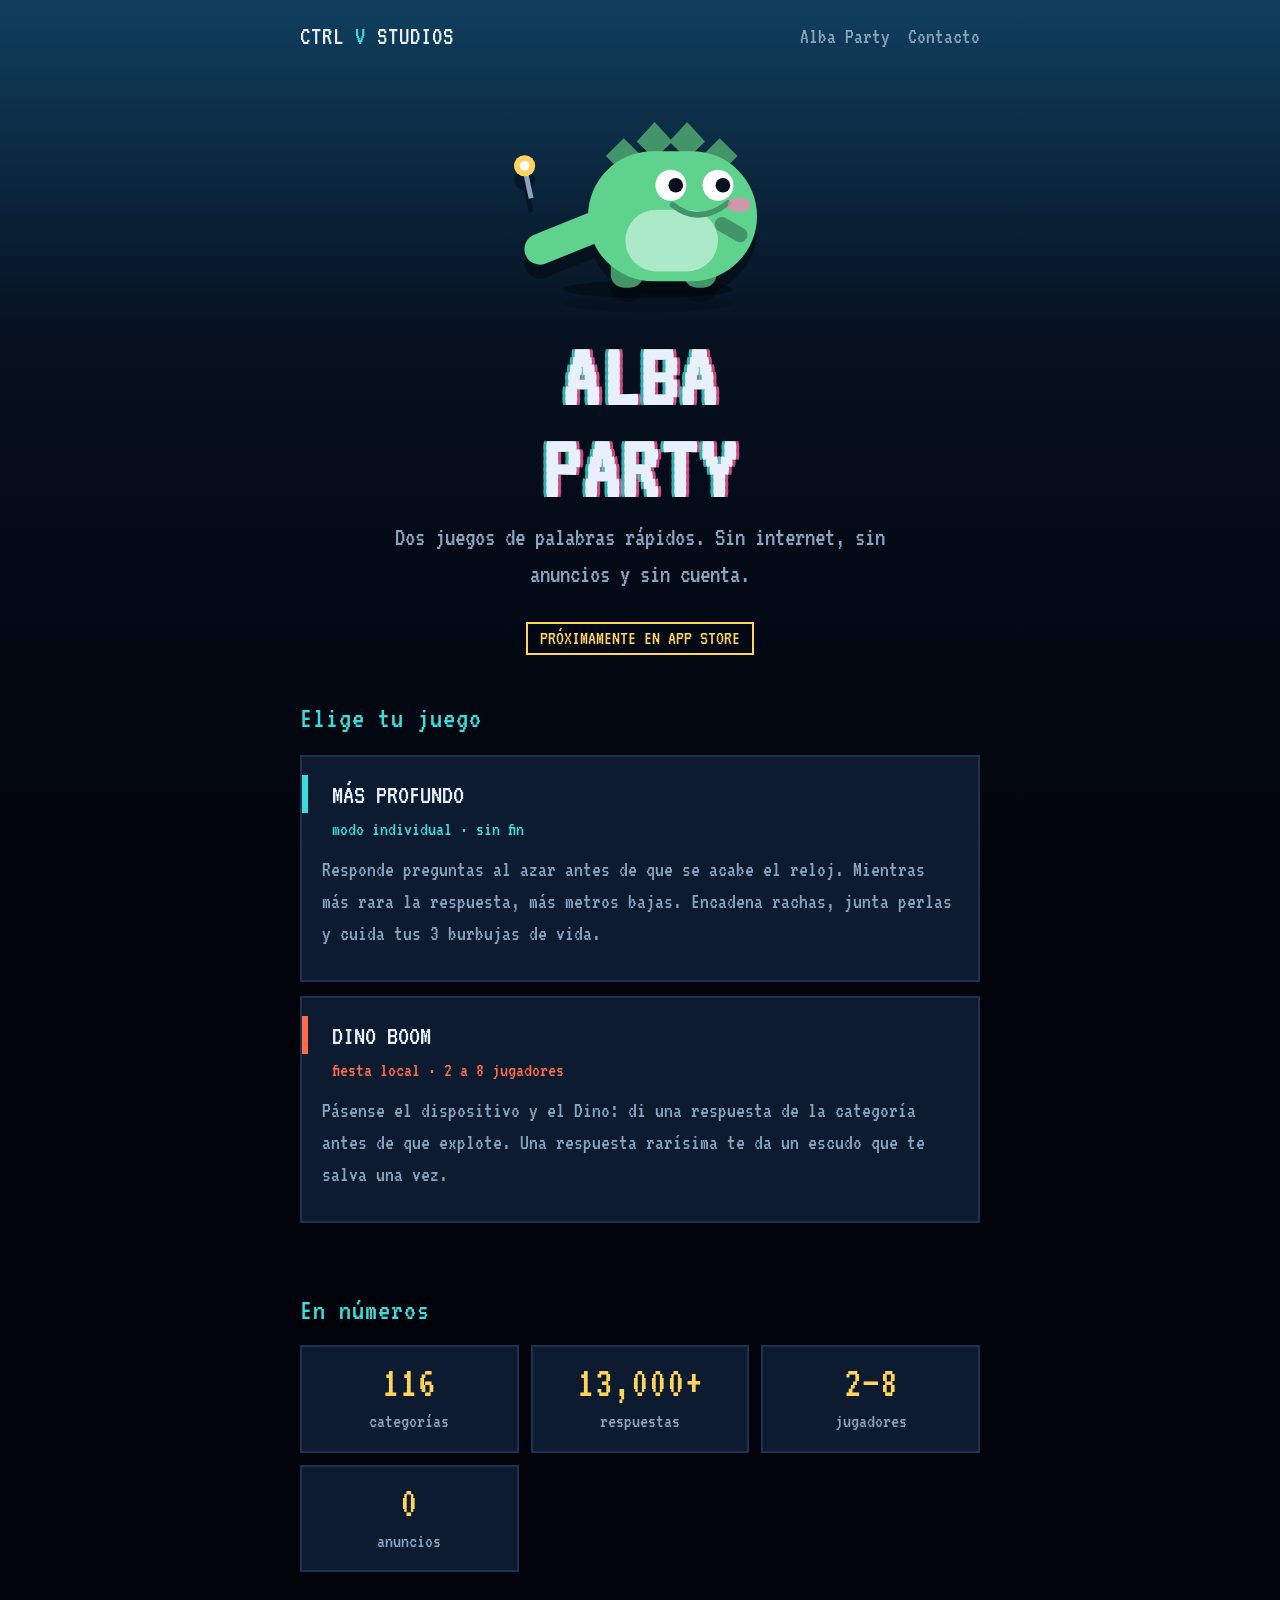
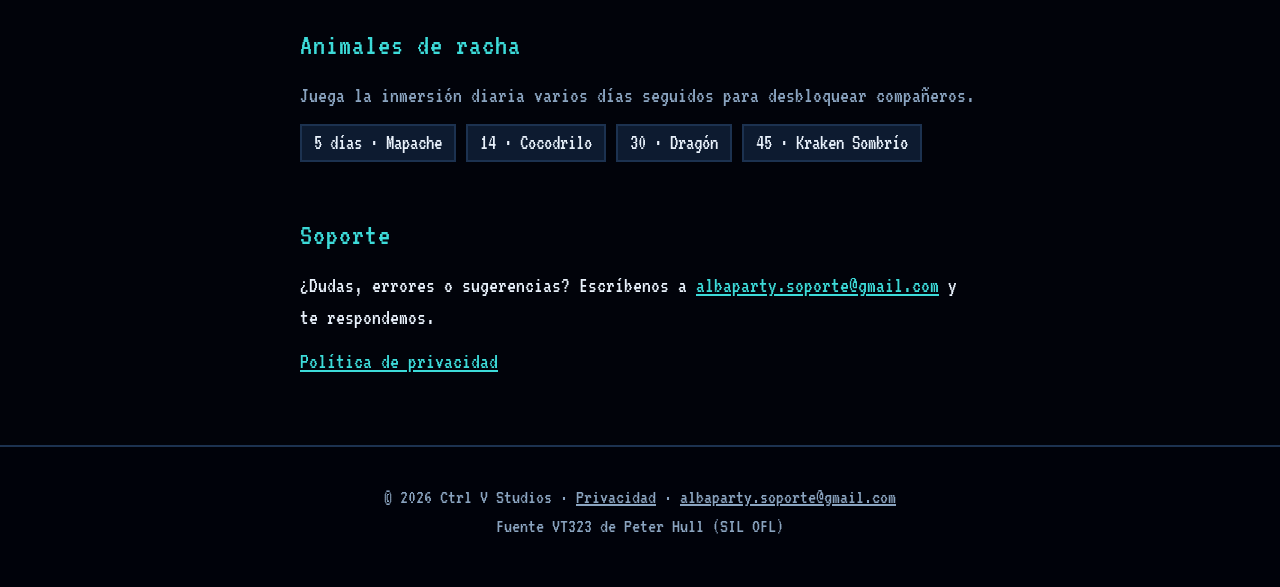
==== albaparty/index.html @ 42407a7a "Sitio de Ctrl V Studios: portada, Alba Party y política de privacidad Co-Authored-By: Claude Sonnet " ====
<!doctype html>
<html lang="es"><head><meta charset="utf-8"><meta name="viewport" content="width=device-width,initial-scale=1">
<title>Alba Party · Ctrl V Studios</title><meta name="description" content="Alba Party: dos juegos de palabras rápidos. Bucea más profundo o pásale el Dino a tus amigos. Sin internet, sin anuncios.">
<meta name="theme-color" content="#06101f"><meta property="og:title" content="Alba Party · Ctrl V Studios"><meta property="og:description" content="Alba Party: dos juegos de palabras rápidos. Bucea más profundo o pásale el Dino a tus amigos. Sin internet, sin anuncios.">
<link rel="icon" href="/albaparty/icon.png"><link rel="stylesheet" href="/style.css">
<link rel="preload" href="/fonts/VT323-Regular.ttf" as="font" type="font/ttf" crossorigin></head>
<body><div class="bubbles" aria-hidden="true"><i style="left:43%;width:12px;height:12px;animation-duration:26s;animation-delay:-20s"></i><i style="left:8%;width:10px;height:10px;animation-duration:31s;animation-delay:-3s"></i><i style="left:48%;width:26px;height:26px;animation-duration:15s;animation-delay:-29s"></i><i style="left:66%;width:14px;height:14px;animation-duration:15s;animation-delay:-2s"></i><i style="left:57%;width:21px;height:21px;animation-duration:16s;animation-delay:-7s"></i><i style="left:13%;width:25px;height:25px;animation-duration:27s;animation-delay:-1s"></i><i style="left:74%;width:11px;height:11px;animation-duration:21s;animation-delay:-20s"></i><i style="left:82%;width:26px;height:26px;animation-duration:15s;animation-delay:-18s"></i><i style="left:76%;width:20px;height:20px;animation-duration:15s;animation-delay:-7s"></i><i style="left:7%;width:25px;height:25px;animation-duration:18s;animation-delay:-9s"></i><i style="left:55%;width:12px;height:12px;animation-duration:31s;animation-delay:-3s"></i><i style="left:75%;width:17px;height:17px;animation-duration:31s;animation-delay:-26s"></i><i style="left:89%;width:13px;height:13px;animation-duration:17s;animation-delay:-18s"></i><i style="left:75%;width:28px;height:28px;animation-duration:20s;animation-delay:-11s"></i><i style="left:14%;width:25px;height:25px;animation-duration:16s;animation-delay:-18s"></i><i style="left:9%;width:27px;height:27px;animation-duration:20s;animation-delay:-15s"></i><i style="left:89%;width:25px;height:25px;animation-duration:27s;animation-delay:-24s"></i><i style="left:42%;width:22px;height:22px;animation-duration:32s;animation-delay:-29s"></i><i style="left:60%;width:19px;height:19px;animation-duration:23s;animation-delay:-7s"></i><i style="left:25%;width:30px;height:30px;animation-duration:21s;animation-delay:-2s"></i><i style="left:75%;width:17px;height:17px;animation-duration:30s;animation-delay:-15s"></i><i style="left:45%;width:31px;height:31px;animation-duration:28s;animation-delay:-9s"></i></div>
<header class="top"><div class="wrap"><a class="brand" href="/">CTRL <b>V</b> STUDIOS</a><nav><a href="/albaparty/">Alba Party</a><a href="mailto:albaparty.soporte@gmail.com">Contacto</a></nav></div></header>
<main class="wrap">
<div class="hero"><svg class="dino" viewBox="0 0 320 250" role="img" aria-label="Dino, la mascota de Alba Party" shape-rendering="geometricPrecision">
<ellipse cx="170" cy="228" rx="104" ry="11" fill="rgba(0,0,0,.35)"/>
<g transform="rotate(-22 105 150)"><rect x="12" y="132" width="108" height="38" rx="19" fill="#5fd38d"/></g>
<line x1="26" y1="116" x2="20" y2="88" stroke="#8aa4c0" stroke-width="6"/>
<circle cx="18" cy="76" r="13" fill="#ffd35c"/><circle cx="18" cy="76" r="6" fill="#fff"/>
<g fill="#44946a"><polygon points="118,64 140,42 162,64 140,86"/><polygon points="156,46 178,22 200,46 178,68"/><polygon points="196,46 218,22 240,46 218,68"/><polygon points="236,64 258,42 280,64 258,86"/></g>
<rect x="124" y="176" width="40" height="50" rx="16" fill="#44946a"/><rect x="214" y="176" width="40" height="50" rx="16" fill="#44946a"/>
<rect x="96" y="58" width="208" height="160" rx="80" fill="#5fd38d"/>
<rect x="142" y="130" width="114" height="76" rx="38" fill="#ace9c8"/>
<g transform="rotate(30 254 150)"><rect x="250" y="136" width="44" height="18" rx="9" fill="#44946a"/></g>
<circle cx="198" cy="100" r="19" fill="#fff"/><circle cx="256" cy="100" r="19" fill="#fff"/>
<circle cx="204" cy="100" r="9" fill="#06101f"/><circle cx="262" cy="100" r="9" fill="#06101f"/>
<path d="M200 124 Q232 150 268 122" fill="none" stroke="#44946a" stroke-width="7" stroke-linecap="round"/>
<ellipse cx="282" cy="124" rx="14" ry="9" fill="#ff7eb6" opacity=".7"/></svg><h1 class="title">ALBA<br>PARTY</h1><p class="tag">Dos juegos de palabras rápidos. Sin internet, sin anuncios y sin cuenta.</p>
<span class="pill">PRÓXIMAMENTE EN APP STORE</span></div>
<section><h2>Elige tu juego</h2>
<div class="card"><h3>MÁS PROFUNDO</h3><div class="sub">modo individual · sin fin</div><p class="muted">Responde preguntas al azar antes de que se acabe el reloj. Mientras más rara la respuesta, más metros bajas. Encadena rachas, junta perlas y cuida tus 3 burbujas de vida.</p></div>
<div class="card red"><h3>DINO BOOM</h3><div class="sub">fiesta local · 2 a 8 jugadores</div><p class="muted">Pásense el dispositivo y el Dino: di una respuesta de la categoría antes de que explote. Una respuesta rarísima te da un escudo que te salva una vez.</p></div></section>
<section><h2>En números</h2><div class="grid"><div class="stat"><b>116</b><span>categorías</span></div><div class="stat"><b>13,000+</b><span>respuestas</span></div><div class="stat"><b>2–8</b><span>jugadores</span></div><div class="stat"><b>0</b><span>anuncios</span></div></div></section>
<section><h2>Animales de racha</h2><p class="muted">Juega la inmersión diaria varios días seguidos para desbloquear compañeros.</p><div class="mate"><span>5 días · Mapache</span><span>14 · Cocodrilo</span><span>30 · Dragón</span><span>45 · Kraken Sombrío</span></div></section>
<section><h2>Soporte</h2><p>¿Dudas, errores o sugerencias? Escríbenos a <a href="mailto:albaparty.soporte@gmail.com">albaparty.soporte@gmail.com</a> y te respondemos.</p><p><a href="/albaparty/privacidad/">Política de privacidad</a></p></section></main>
<footer><div class="wrap">© 2026 Ctrl V Studios · <a href="/albaparty/privacidad/">Privacidad</a> · <a href="mailto:albaparty.soporte@gmail.com">albaparty.soporte@gmail.com</a><br>Fuente VT323 de Peter Hull (SIL OFL)</div></footer></body></html>
---- style.css ----
@font-face{font-family:"VT323";src:url("/fonts/VT323-Regular.ttf") format("truetype");font-display:swap}
:root{--bg:#06101f;--surface:#0d1b30;--line:#1c3250;--text:#e8f1fb;--muted:#8aa4c0;--accent:#3ddbd9;--danger:#ff6b4a;--ok:#6ee7a0;--gem:#ff5c9a;--shallow:#0f3f5e;--abyss:#01030a;--spark:#ffd35c}
*{box-sizing:border-box}
html{background:var(--abyss)}
body{margin:0;min-height:100vh;color:var(--text);font:22px/1.45 "VT323",ui-monospace,Menlo,monospace;background:linear-gradient(180deg,var(--shallow) 0,var(--bg) 38%,var(--abyss) 100%) fixed;overflow-x:hidden;-webkit-font-smoothing:none}
.bubbles{position:fixed;inset:0;pointer-events:none;z-index:0;overflow:hidden}
.bubbles i{position:absolute;bottom:-40px;border:2px solid rgba(61,219,217,.28);border-radius:50%;animation:rise linear infinite}
@keyframes rise{to{transform:translateY(-115vh)}}
@media (prefers-reduced-motion:reduce){.bubbles i,.dino,.float{animation:none!important}}
main,header,footer{position:relative;z-index:1}
.wrap{max-width:720px;margin:0 auto;padding:0 20px}
header.top{padding:18px 0}
header.top .wrap{display:flex;align-items:center;justify-content:space-between}
.brand{color:var(--text);text-decoration:none;font-size:26px;letter-spacing:1px}
.brand b{color:var(--accent);font-weight:400}
nav a{color:var(--muted);text-decoration:none;margin-left:18px;font-size:22px}
nav a:hover{color:var(--accent)}
.hero{text-align:center;padding:30px 0 10px}
.title{font-size:clamp(54px,15vw,92px);line-height:1;margin:14px 0 4px;letter-spacing:2px;text-shadow:-3px 0 rgba(61,219,217,.8),3px 0 rgba(255,92,154,.8)}
.tag{color:var(--muted);font-size:26px;margin:0 auto 22px;max-width:520px}
.dino{width:min(260px,62vw);height:auto;animation:bob 2.6s ease-in-out infinite;filter:drop-shadow(0 14px 0 rgba(0,0,0,.35))}
@keyframes bob{50%{transform:translateY(-10px)}}
.btn{display:inline-block;font:inherit;font-size:26px;color:var(--bg);background:var(--accent);border:0;padding:8px 26px;text-decoration:none;box-shadow:0 5px 0 #1d8b8a;margin:6px}
.btn.alt{background:var(--surface);color:var(--text);box-shadow:0 5px 0 var(--line);border:2px solid var(--line)}
.btn.off{background:var(--line);color:var(--muted);box-shadow:none}
.pill{display:inline-block;border:2px solid var(--spark);color:var(--spark);padding:0 12px;font-size:20px;margin:6px}
section{padding:26px 0}
h2{font-size:30px;font-weight:400;margin:0 0 12px;color:var(--accent);letter-spacing:1px}
h3{font-size:28px;font-weight:400;margin:0}
p{margin:0 0 12px}
.muted{color:var(--muted)}
.card{background:var(--surface);border:2px solid var(--line);padding:18px 20px;margin:14px 0;position:relative;display:block;color:var(--text);text-decoration:none}
.card::before{content:"";position:absolute;left:0;top:18px;width:6px;height:38px;background:var(--accent)}
.card.red::before{background:var(--danger)}
.card h3{padding-left:10px}
.card .sub{padding-left:10px;font-size:20px;color:var(--accent)}
.card.red .sub{color:var(--danger)}
.card p{margin-top:10px}
.grid{display:grid;grid-template-columns:repeat(auto-fit,minmax(190px,1fr));gap:12px}
.stat{background:var(--surface);border:2px solid var(--line);padding:14px;text-align:center}
.stat b{display:block;font-size:44px;font-weight:400;color:var(--spark);line-height:1}
.stat span{color:var(--muted);font-size:20px}
.mate{display:flex;gap:10px;flex-wrap:wrap}
.mate span{background:var(--surface);border:2px solid var(--line);padding:2px 12px;font-size:21px}
a{color:var(--accent)}
.doc h1{font-size:44px;font-weight:400;margin:18px 0 6px;text-shadow:-2px 0 rgba(61,219,217,.8),2px 0 rgba(255,92,154,.8)}
.doc h2{margin-top:26px;font-size:28px}
.doc p,.doc li{font-size:22px}
.crumbs{color:var(--muted);font-size:20px;margin-top:10px}
footer{padding:36px 0 46px;color:var(--muted);font-size:20px;text-align:center;border-top:2px solid var(--line);margin-top:30px;background:rgba(1,3,10,.5)}
footer a{color:var(--muted)}
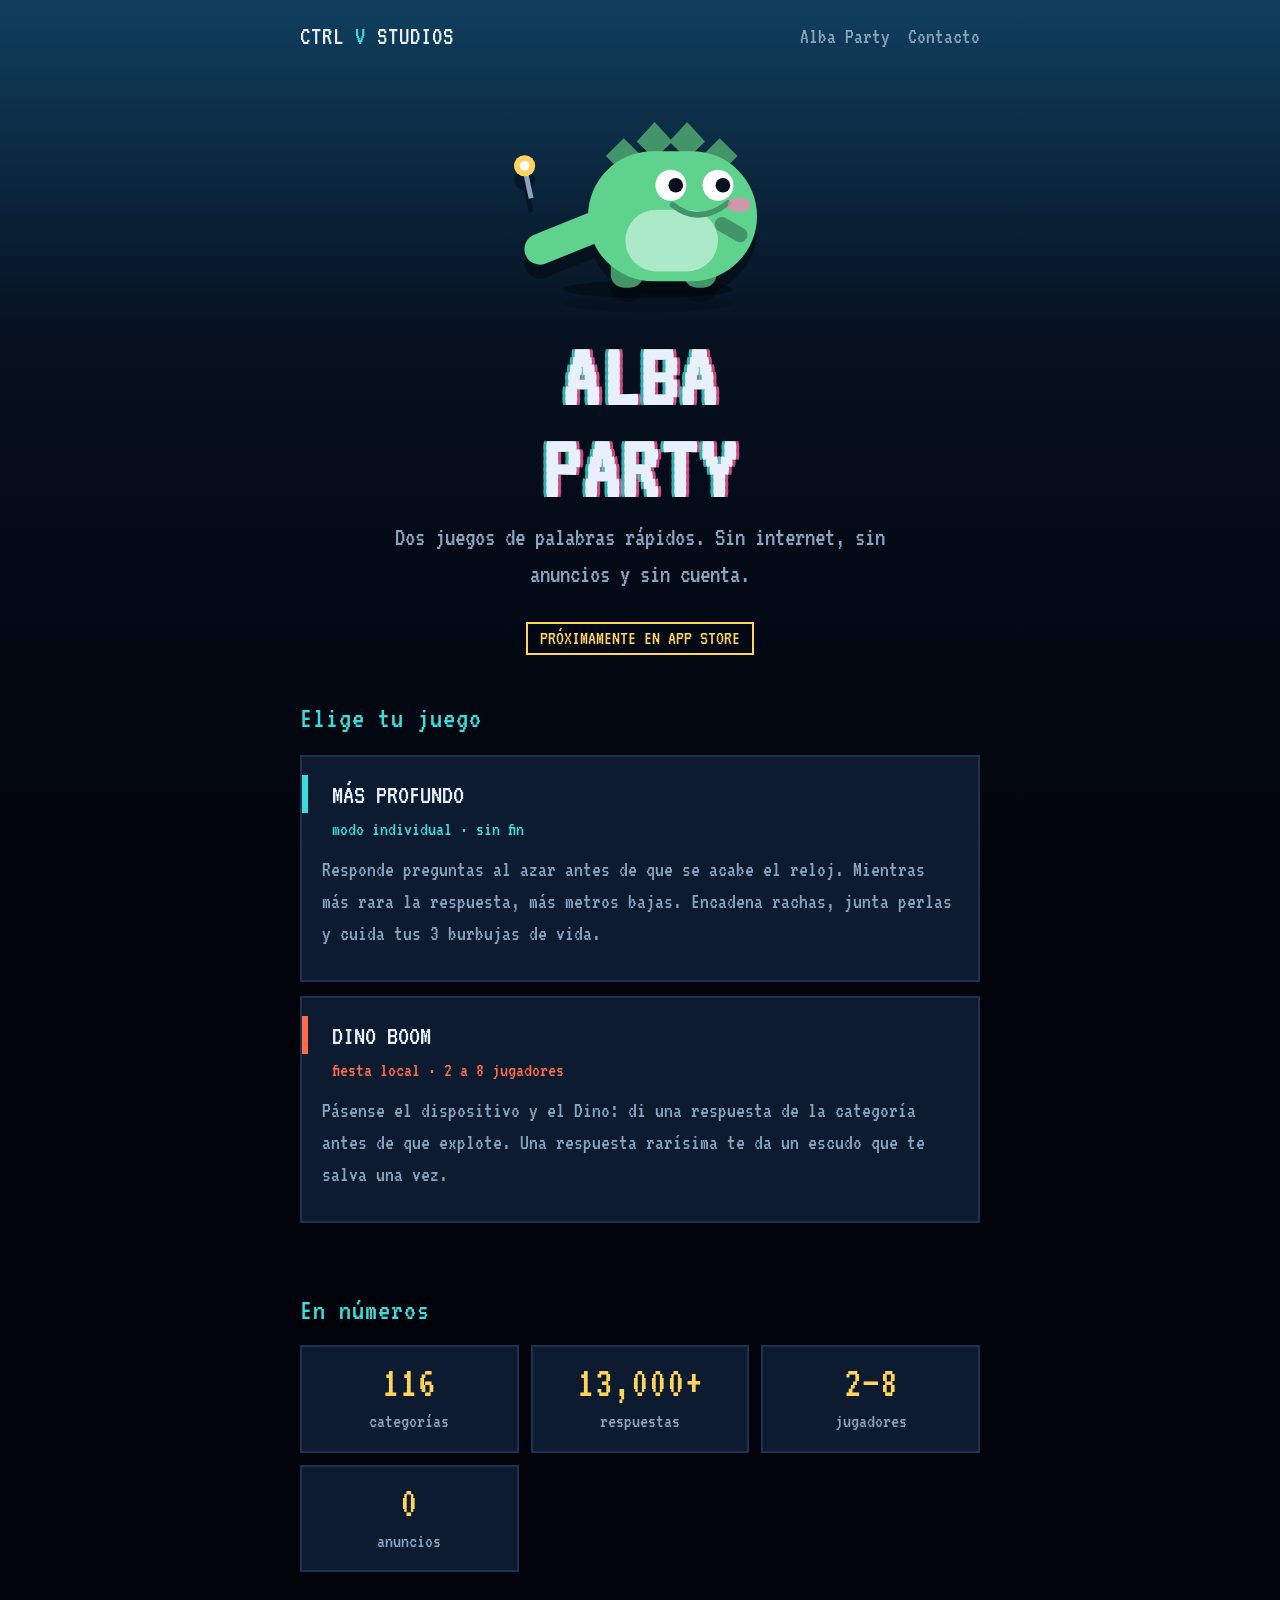
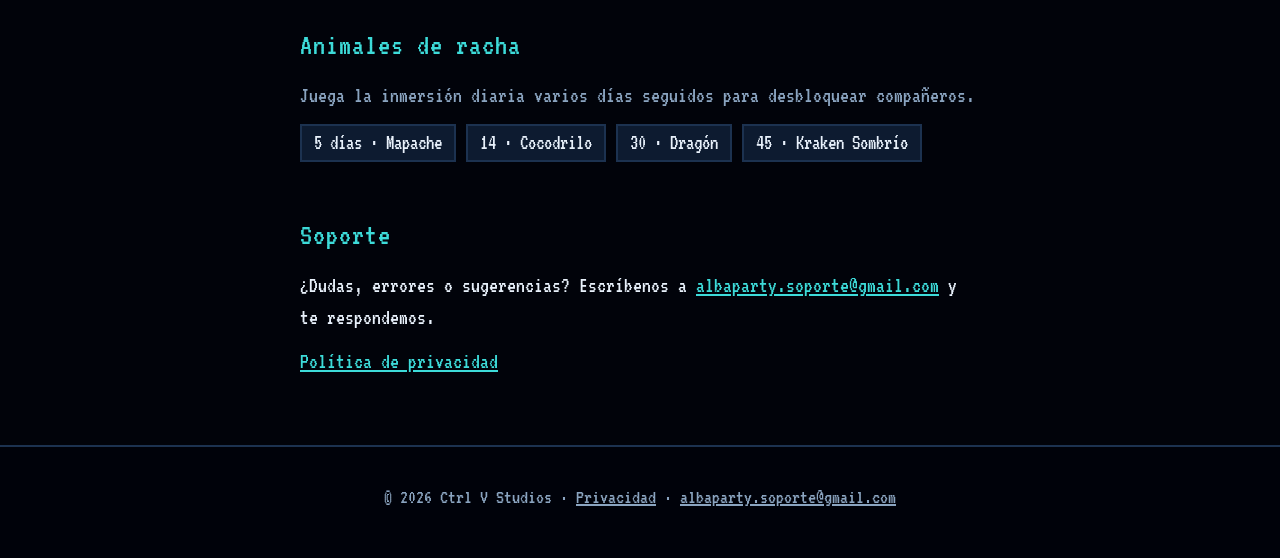
==== commit 5f4901d7: "Quitar el crédito de la fuente del pie de página Co-Authored-By: Claude Sonnet 5.5 <noreply@anthropi" ====
--- a/albaparty/index.html
+++ b/albaparty/index.html
@@ -28,4 +28,4 @@
 <section><h2>En números</h2><div class="grid"><div class="stat"><b>116</b><span>categorías</span></div><div class="stat"><b>13,000+</b><span>respuestas</span></div><div class="stat"><b>2–8</b><span>jugadores</span></div><div class="stat"><b>0</b><span>anuncios</span></div></div></section>
 <section><h2>Animales de racha</h2><p class="muted">Juega la inmersión diaria varios días seguidos para desbloquear compañeros.</p><div class="mate"><span>5 días · Mapache</span><span>14 · Cocodrilo</span><span>30 · Dragón</span><span>45 · Kraken Sombrío</span></div></section>
 <section><h2>Soporte</h2><p>¿Dudas, errores o sugerencias? Escríbenos a <a href="mailto:albaparty.soporte@gmail.com">albaparty.soporte@gmail.com</a> y te respondemos.</p><p><a href="/albaparty/privacidad/">Política de privacidad</a></p></section></main>
-<footer><div class="wrap">© 2026 Ctrl V Studios · <a href="/albaparty/privacidad/">Privacidad</a> · <a href="mailto:albaparty.soporte@gmail.com">albaparty.soporte@gmail.com</a><br>Fuente VT323 de Peter Hull (SIL OFL)</div></footer></body></html>
+<footer><div class="wrap">© 2026 Ctrl V Studios · <a href="/albaparty/privacidad/">Privacidad</a> · <a href="mailto:albaparty.soporte@gmail.com">albaparty.soporte@gmail.com</a></div></footer></body></html>
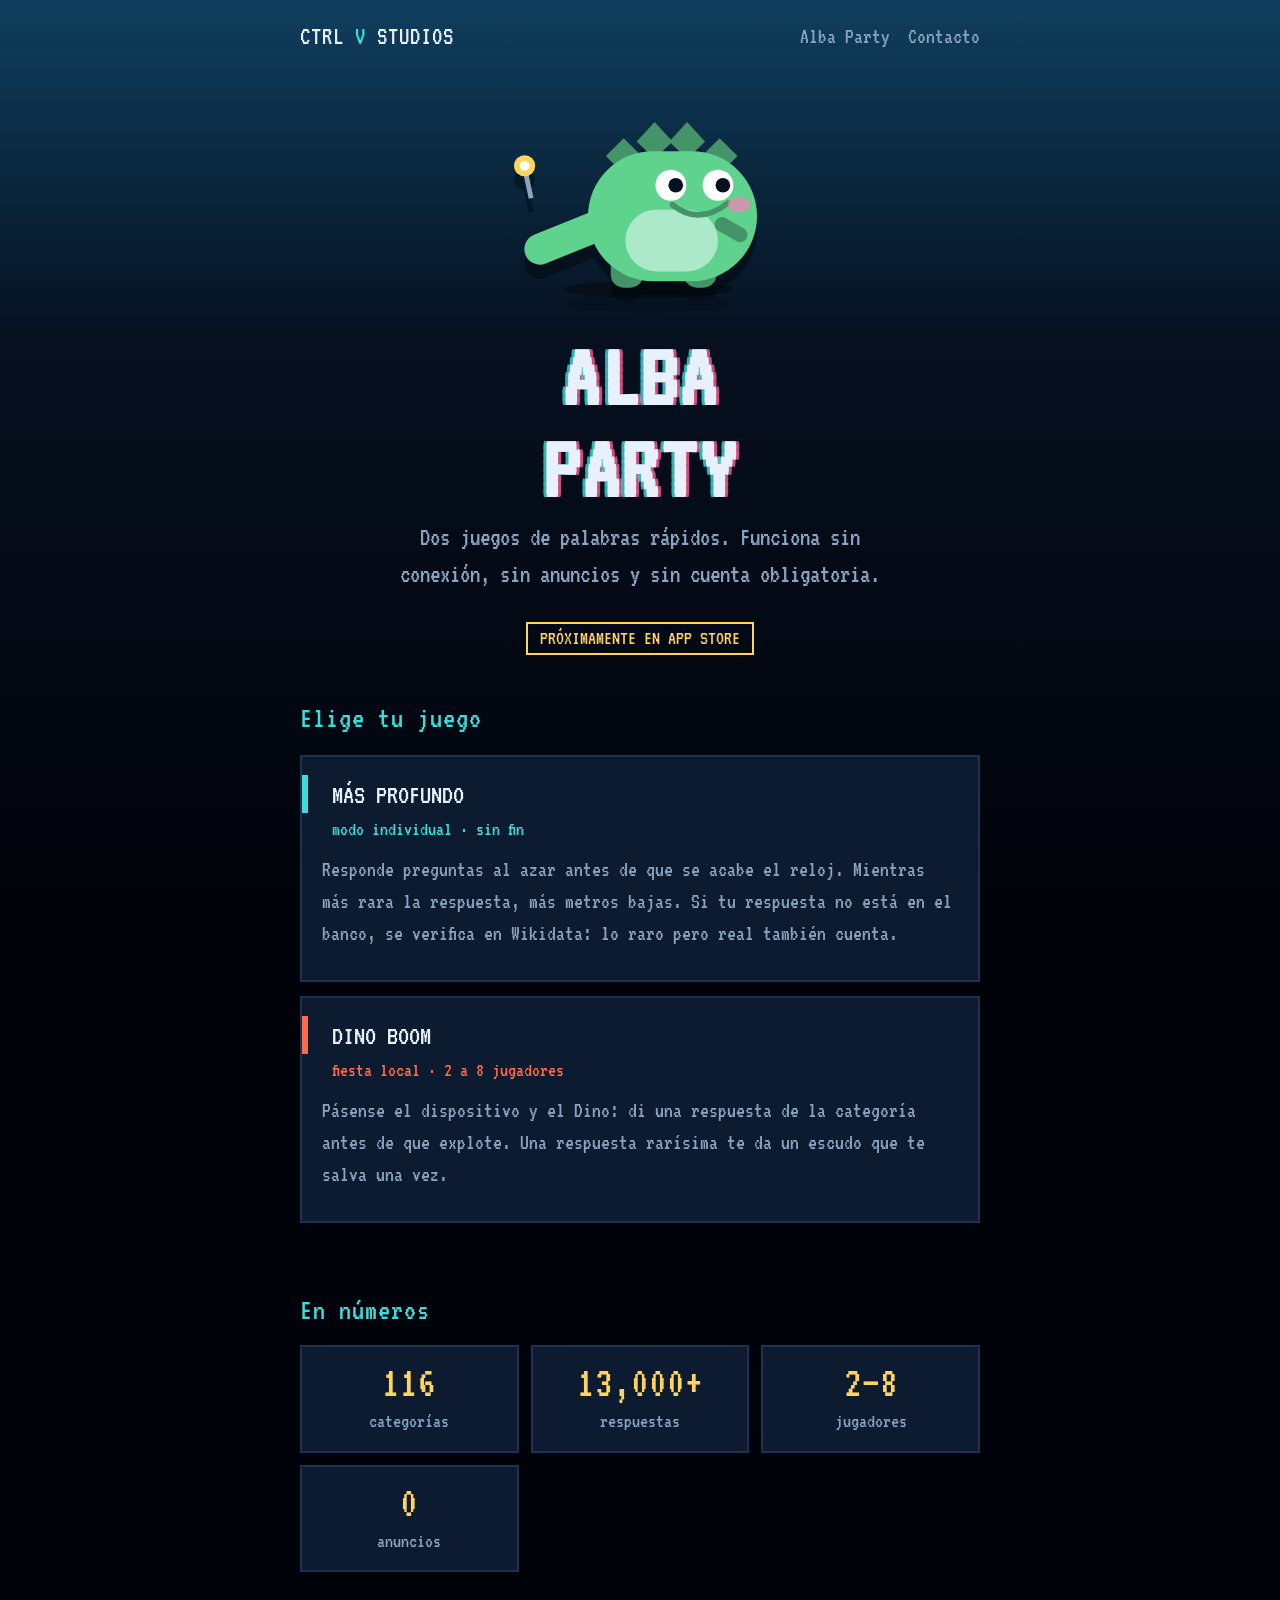
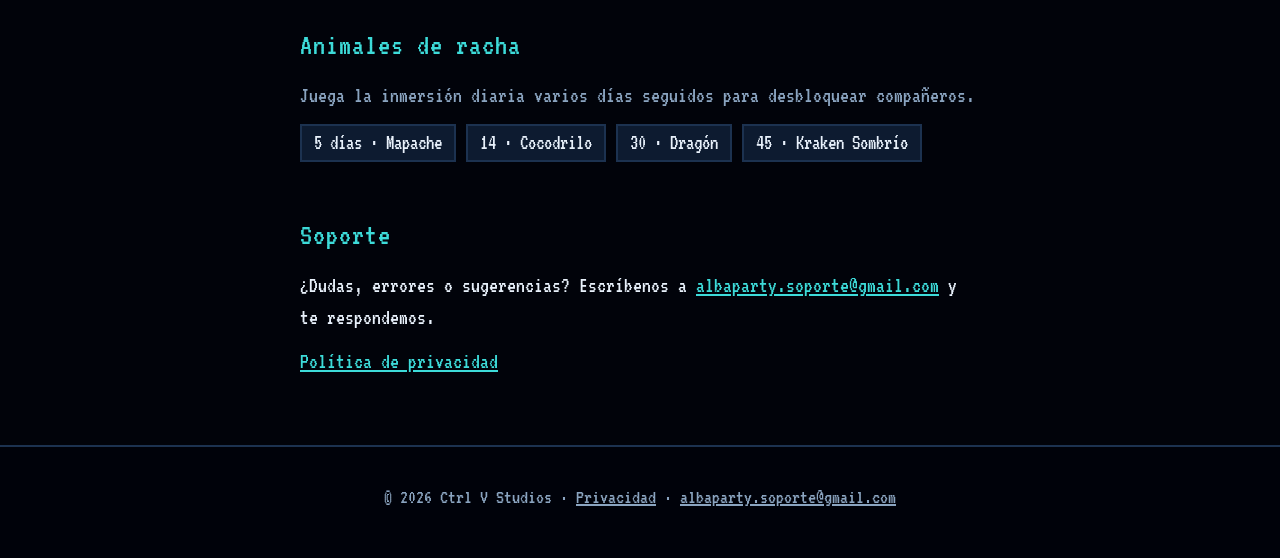
==== commit e2fa7d23: "Alba Party: política de privacidad con cuenta opcional y Google; texto de la página" ====
--- a/albaparty/index.html
+++ b/albaparty/index.html
@@ -1,7 +1,7 @@
 <!doctype html>
 <html lang="es"><head><meta charset="utf-8"><meta name="viewport" content="width=device-width,initial-scale=1">
-<title>Alba Party · Ctrl V Studios</title><meta name="description" content="Alba Party: dos juegos de palabras rápidos. Bucea más profundo o pásale el Dino a tus amigos. Sin internet, sin anuncios.">
-<meta name="theme-color" content="#06101f"><meta property="og:title" content="Alba Party · Ctrl V Studios"><meta property="og:description" content="Alba Party: dos juegos de palabras rápidos. Bucea más profundo o pásale el Dino a tus amigos. Sin internet, sin anuncios.">
+<title>Alba Party · Ctrl V Studios</title><meta name="description" content="Alba Party: dos juegos de palabras rápidos. Bucea más profundo o pásale el Dino a tus amigos. Funciona sin conexión y sin anuncios.">
+<meta name="theme-color" content="#06101f"><meta property="og:title" content="Alba Party · Ctrl V Studios"><meta property="og:description" content="Alba Party: dos juegos de palabras rápidos. Bucea más profundo o pásale el Dino a tus amigos. Funciona sin conexión y sin anuncios.">
 <link rel="icon" href="/albaparty/icon.png"><link rel="stylesheet" href="/style.css">
 <link rel="preload" href="/fonts/VT323-Regular.ttf" as="font" type="font/ttf" crossorigin></head>
 <body><div class="bubbles" aria-hidden="true"><i style="left:43%;width:12px;height:12px;animation-duration:26s;animation-delay:-20s"></i><i style="left:8%;width:10px;height:10px;animation-duration:31s;animation-delay:-3s"></i><i style="left:48%;width:26px;height:26px;animation-duration:15s;animation-delay:-29s"></i><i style="left:66%;width:14px;height:14px;animation-duration:15s;animation-delay:-2s"></i><i style="left:57%;width:21px;height:21px;animation-duration:16s;animation-delay:-7s"></i><i style="left:13%;width:25px;height:25px;animation-duration:27s;animation-delay:-1s"></i><i style="left:74%;width:11px;height:11px;animation-duration:21s;animation-delay:-20s"></i><i style="left:82%;width:26px;height:26px;animation-duration:15s;animation-delay:-18s"></i><i style="left:76%;width:20px;height:20px;animation-duration:15s;animation-delay:-7s"></i><i style="left:7%;width:25px;height:25px;animation-duration:18s;animation-delay:-9s"></i><i style="left:55%;width:12px;height:12px;animation-duration:31s;animation-delay:-3s"></i><i style="left:75%;width:17px;height:17px;animation-duration:31s;animation-delay:-26s"></i><i style="left:89%;width:13px;height:13px;animation-duration:17s;animation-delay:-18s"></i><i style="left:75%;width:28px;height:28px;animation-duration:20s;animation-delay:-11s"></i><i style="left:14%;width:25px;height:25px;animation-duration:16s;animation-delay:-18s"></i><i style="left:9%;width:27px;height:27px;animation-duration:20s;animation-delay:-15s"></i><i style="left:89%;width:25px;height:25px;animation-duration:27s;animation-delay:-24s"></i><i style="left:42%;width:22px;height:22px;animation-duration:32s;animation-delay:-29s"></i><i style="left:60%;width:19px;height:19px;animation-duration:23s;animation-delay:-7s"></i><i style="left:25%;width:30px;height:30px;animation-duration:21s;animation-delay:-2s"></i><i style="left:75%;width:17px;height:17px;animation-duration:30s;animation-delay:-15s"></i><i style="left:45%;width:31px;height:31px;animation-duration:28s;animation-delay:-9s"></i></div>
@@ -20,10 +20,10 @@
 <circle cx="198" cy="100" r="19" fill="#fff"/><circle cx="256" cy="100" r="19" fill="#fff"/>
 <circle cx="204" cy="100" r="9" fill="#06101f"/><circle cx="262" cy="100" r="9" fill="#06101f"/>
 <path d="M200 124 Q232 150 268 122" fill="none" stroke="#44946a" stroke-width="7" stroke-linecap="round"/>
-<ellipse cx="282" cy="124" rx="14" ry="9" fill="#ff7eb6" opacity=".7"/></svg><h1 class="title">ALBA<br>PARTY</h1><p class="tag">Dos juegos de palabras rápidos. Sin internet, sin anuncios y sin cuenta.</p>
+<ellipse cx="282" cy="124" rx="14" ry="9" fill="#ff7eb6" opacity=".7"/></svg><h1 class="title">ALBA<br>PARTY</h1><p class="tag">Dos juegos de palabras rápidos. Funciona sin conexión, sin anuncios y sin cuenta obligatoria.</p>
 <span class="pill">PRÓXIMAMENTE EN APP STORE</span></div>
 <section><h2>Elige tu juego</h2>
-<div class="card"><h3>MÁS PROFUNDO</h3><div class="sub">modo individual · sin fin</div><p class="muted">Responde preguntas al azar antes de que se acabe el reloj. Mientras más rara la respuesta, más metros bajas. Encadena rachas, junta perlas y cuida tus 3 burbujas de vida.</p></div>
+<div class="card"><h3>MÁS PROFUNDO</h3><div class="sub">modo individual · sin fin</div><p class="muted">Responde preguntas al azar antes de que se acabe el reloj. Mientras más rara la respuesta, más metros bajas. Si tu respuesta no está en el banco, se verifica en Wikidata: lo raro pero real también cuenta.</p></div>
 <div class="card red"><h3>DINO BOOM</h3><div class="sub">fiesta local · 2 a 8 jugadores</div><p class="muted">Pásense el dispositivo y el Dino: di una respuesta de la categoría antes de que explote. Una respuesta rarísima te da un escudo que te salva una vez.</p></div></section>
 <section><h2>En números</h2><div class="grid"><div class="stat"><b>116</b><span>categorías</span></div><div class="stat"><b>13,000+</b><span>respuestas</span></div><div class="stat"><b>2–8</b><span>jugadores</span></div><div class="stat"><b>0</b><span>anuncios</span></div></div></section>
 <section><h2>Animales de racha</h2><p class="muted">Juega la inmersión diaria varios días seguidos para desbloquear compañeros.</p><div class="mate"><span>5 días · Mapache</span><span>14 · Cocodrilo</span><span>30 · Dragón</span><span>45 · Kraken Sombrío</span></div></section>
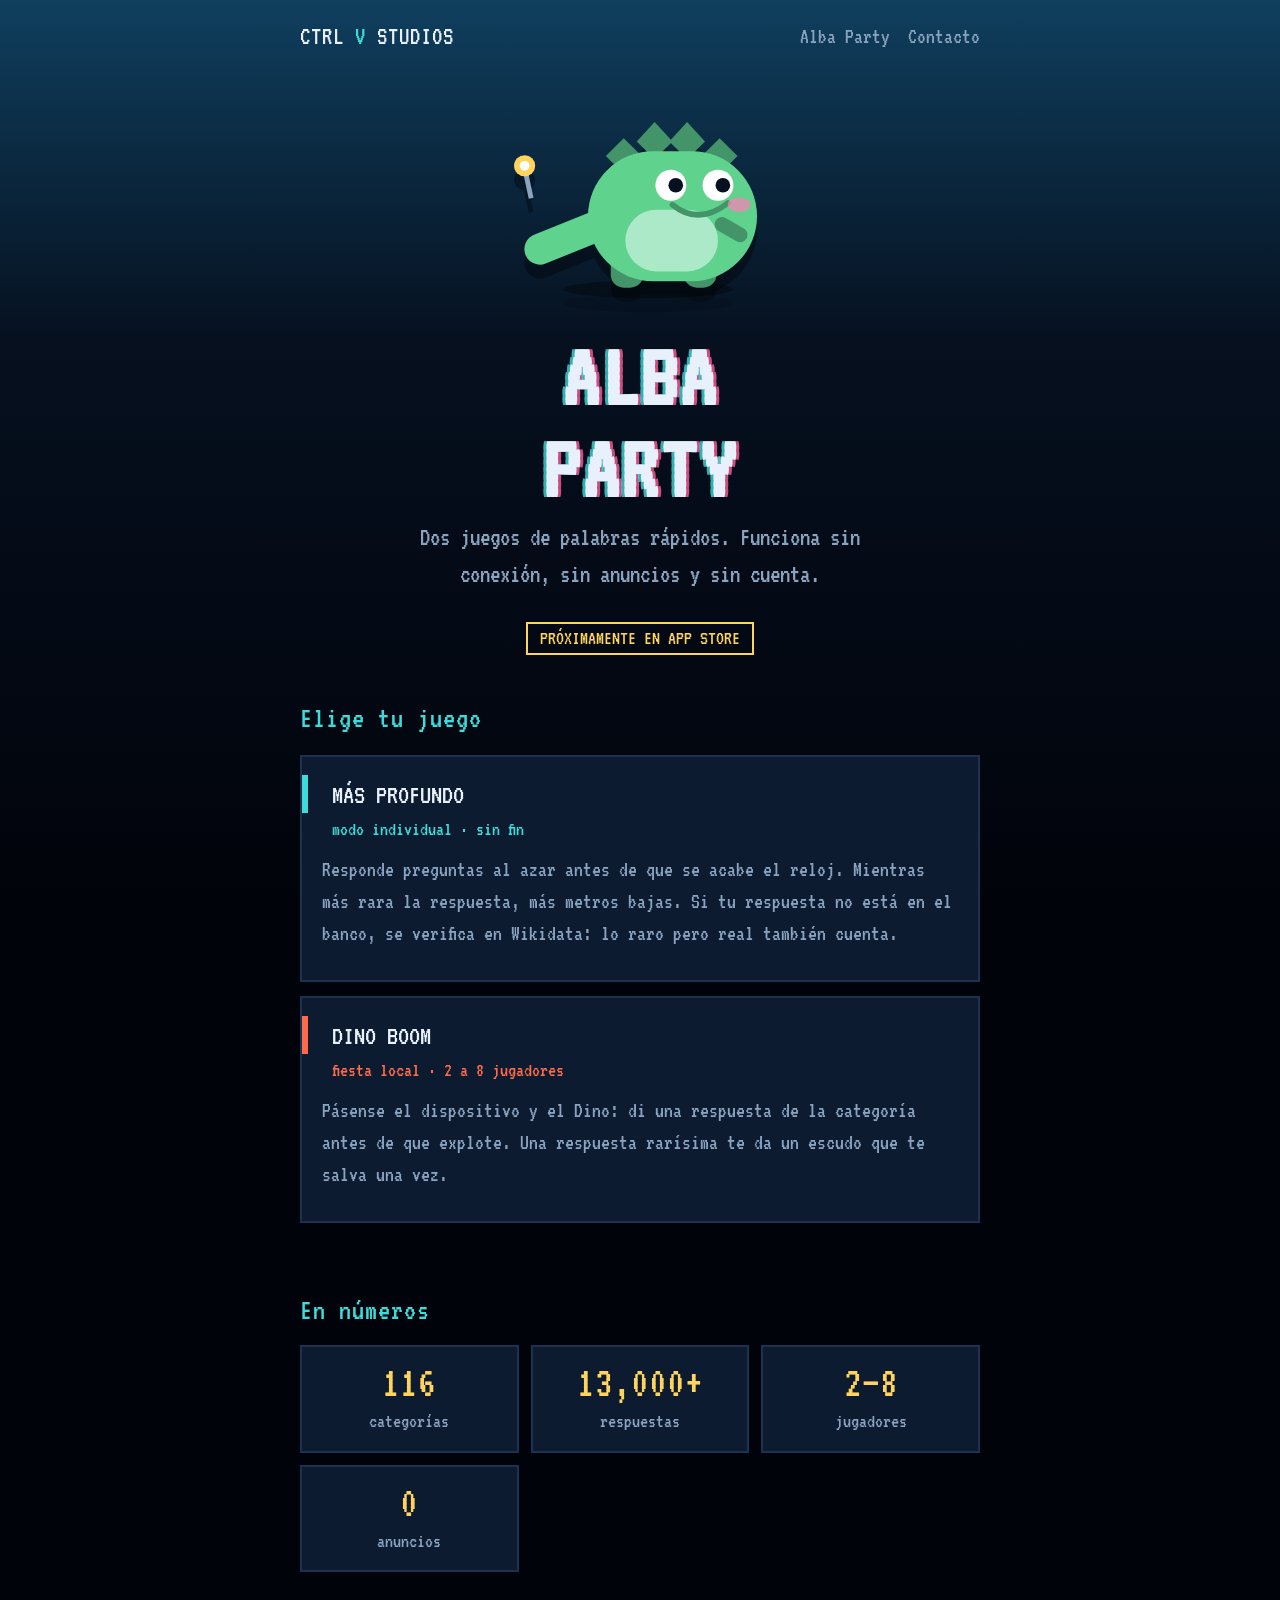
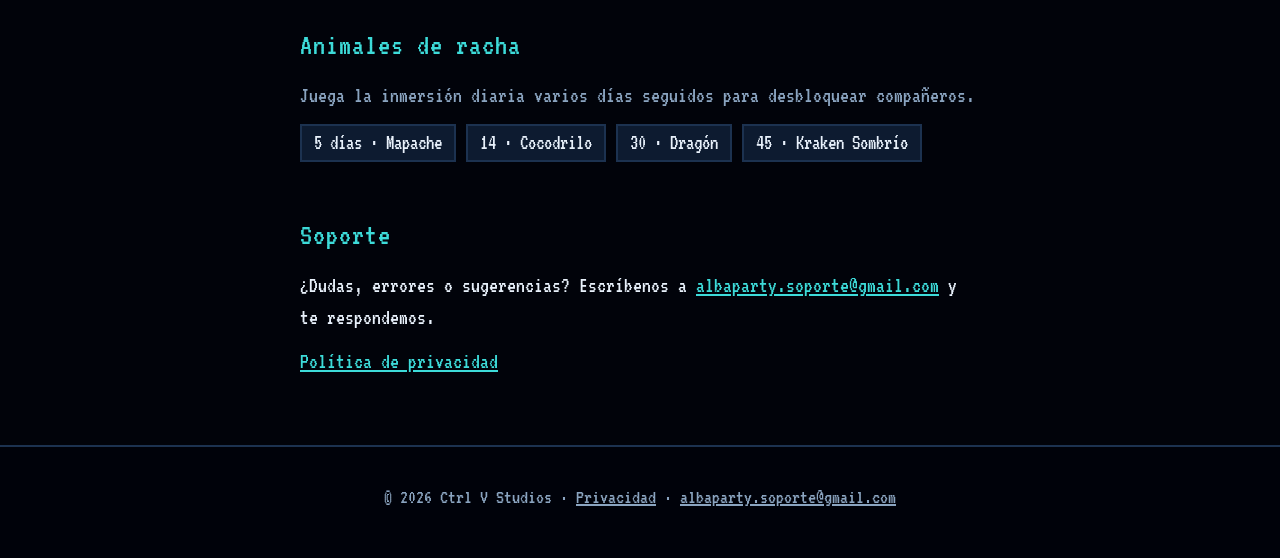
==== commit c332e653: "Alba Party: política de privacidad sin cuentas, con respaldo opcional en iCloud" ====
--- a/albaparty/index.html
+++ b/albaparty/index.html
@@ -20,7 +20,7 @@
 <circle cx="198" cy="100" r="19" fill="#fff"/><circle cx="256" cy="100" r="19" fill="#fff"/>
 <circle cx="204" cy="100" r="9" fill="#06101f"/><circle cx="262" cy="100" r="9" fill="#06101f"/>
 <path d="M200 124 Q232 150 268 122" fill="none" stroke="#44946a" stroke-width="7" stroke-linecap="round"/>
-<ellipse cx="282" cy="124" rx="14" ry="9" fill="#ff7eb6" opacity=".7"/></svg><h1 class="title">ALBA<br>PARTY</h1><p class="tag">Dos juegos de palabras rápidos. Funciona sin conexión, sin anuncios y sin cuenta obligatoria.</p>
+<ellipse cx="282" cy="124" rx="14" ry="9" fill="#ff7eb6" opacity=".7"/></svg><h1 class="title">ALBA<br>PARTY</h1><p class="tag">Dos juegos de palabras rápidos. Funciona sin conexión, sin anuncios y sin cuenta.</p>
 <span class="pill">PRÓXIMAMENTE EN APP STORE</span></div>
 <section><h2>Elige tu juego</h2>
 <div class="card"><h3>MÁS PROFUNDO</h3><div class="sub">modo individual · sin fin</div><p class="muted">Responde preguntas al azar antes de que se acabe el reloj. Mientras más rara la respuesta, más metros bajas. Si tu respuesta no está en el banco, se verifica en Wikidata: lo raro pero real también cuenta.</p></div>
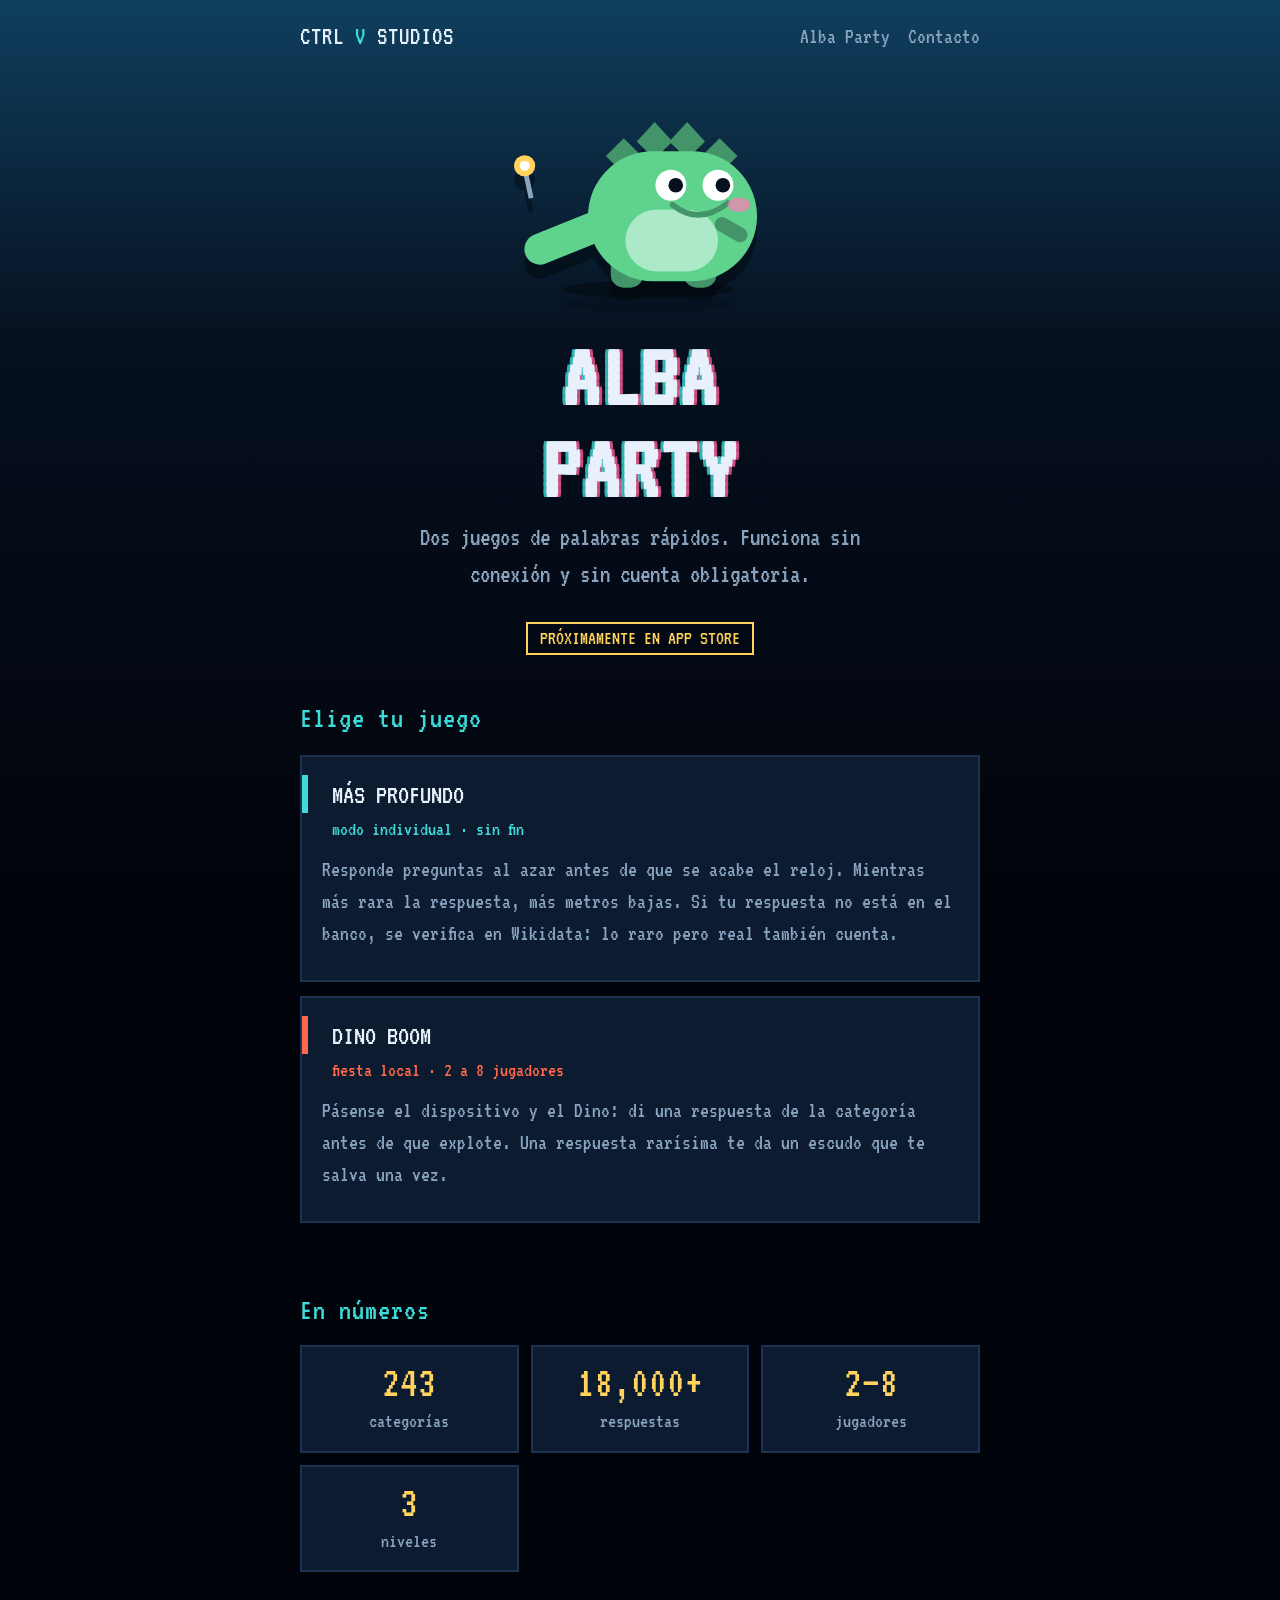
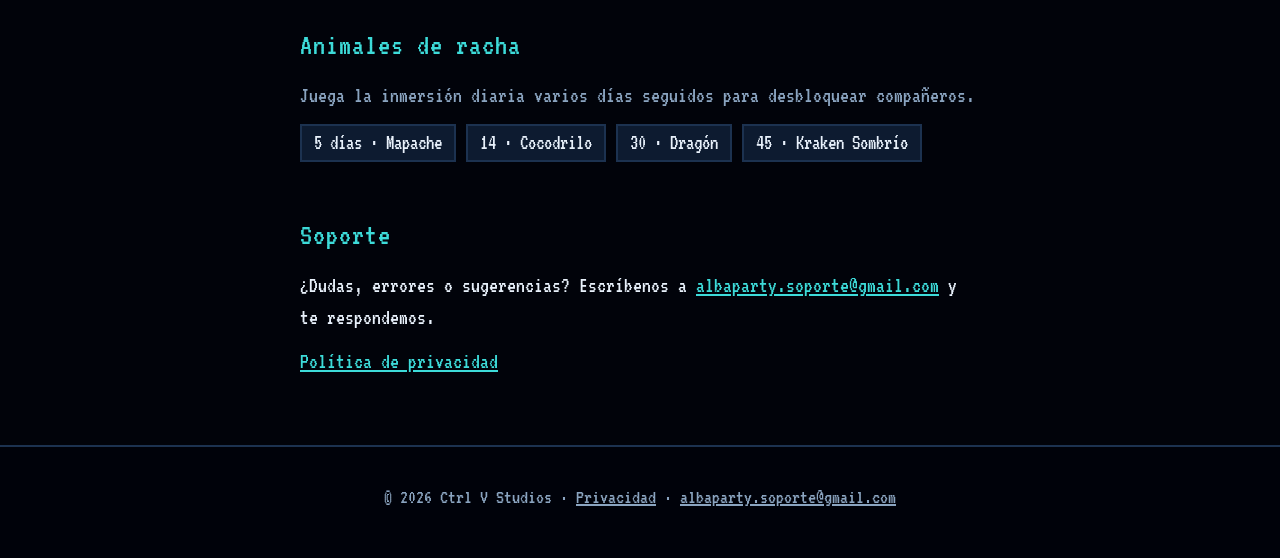
==== commit 6bd5a392: "Alba Party: política y página con anuncios de terceros y compras Co-Authored-By: Claude Opus 5.5 <no" ====
--- a/albaparty/index.html
+++ b/albaparty/index.html
@@ -1,7 +1,7 @@
 <!doctype html>
 <html lang="es"><head><meta charset="utf-8"><meta name="viewport" content="width=device-width,initial-scale=1">
-<title>Alba Party · Ctrl V Studios</title><meta name="description" content="Alba Party: dos juegos de palabras rápidos. Bucea más profundo o pásale el Dino a tus amigos. Funciona sin conexión y sin anuncios.">
-<meta name="theme-color" content="#06101f"><meta property="og:title" content="Alba Party · Ctrl V Studios"><meta property="og:description" content="Alba Party: dos juegos de palabras rápidos. Bucea más profundo o pásale el Dino a tus amigos. Funciona sin conexión y sin anuncios.">
+<title>Alba Party · Ctrl V Studios</title><meta name="description" content="Alba Party: dos juegos de palabras rápidos. Bucea más profundo o pásale el Dino a tus amigos. Funciona sin conexión y tiene tres niveles de dificultad.">
+<meta name="theme-color" content="#06101f"><meta property="og:title" content="Alba Party · Ctrl V Studios"><meta property="og:description" content="Alba Party: dos juegos de palabras rápidos. Bucea más profundo o pásale el Dino a tus amigos. Funciona sin conexión y tiene tres niveles de dificultad.">
 <link rel="icon" href="/albaparty/icon.png"><link rel="stylesheet" href="/style.css">
 <link rel="preload" href="/fonts/VT323-Regular.ttf" as="font" type="font/ttf" crossorigin></head>
 <body><div class="bubbles" aria-hidden="true"><i style="left:43%;width:12px;height:12px;animation-duration:26s;animation-delay:-20s"></i><i style="left:8%;width:10px;height:10px;animation-duration:31s;animation-delay:-3s"></i><i style="left:48%;width:26px;height:26px;animation-duration:15s;animation-delay:-29s"></i><i style="left:66%;width:14px;height:14px;animation-duration:15s;animation-delay:-2s"></i><i style="left:57%;width:21px;height:21px;animation-duration:16s;animation-delay:-7s"></i><i style="left:13%;width:25px;height:25px;animation-duration:27s;animation-delay:-1s"></i><i style="left:74%;width:11px;height:11px;animation-duration:21s;animation-delay:-20s"></i><i style="left:82%;width:26px;height:26px;animation-duration:15s;animation-delay:-18s"></i><i style="left:76%;width:20px;height:20px;animation-duration:15s;animation-delay:-7s"></i><i style="left:7%;width:25px;height:25px;animation-duration:18s;animation-delay:-9s"></i><i style="left:55%;width:12px;height:12px;animation-duration:31s;animation-delay:-3s"></i><i style="left:75%;width:17px;height:17px;animation-duration:31s;animation-delay:-26s"></i><i style="left:89%;width:13px;height:13px;animation-duration:17s;animation-delay:-18s"></i><i style="left:75%;width:28px;height:28px;animation-duration:20s;animation-delay:-11s"></i><i style="left:14%;width:25px;height:25px;animation-duration:16s;animation-delay:-18s"></i><i style="left:9%;width:27px;height:27px;animation-duration:20s;animation-delay:-15s"></i><i style="left:89%;width:25px;height:25px;animation-duration:27s;animation-delay:-24s"></i><i style="left:42%;width:22px;height:22px;animation-duration:32s;animation-delay:-29s"></i><i style="left:60%;width:19px;height:19px;animation-duration:23s;animation-delay:-7s"></i><i style="left:25%;width:30px;height:30px;animation-duration:21s;animation-delay:-2s"></i><i style="left:75%;width:17px;height:17px;animation-duration:30s;animation-delay:-15s"></i><i style="left:45%;width:31px;height:31px;animation-duration:28s;animation-delay:-9s"></i></div>
@@ -20,12 +20,12 @@
 <circle cx="198" cy="100" r="19" fill="#fff"/><circle cx="256" cy="100" r="19" fill="#fff"/>
 <circle cx="204" cy="100" r="9" fill="#06101f"/><circle cx="262" cy="100" r="9" fill="#06101f"/>
 <path d="M200 124 Q232 150 268 122" fill="none" stroke="#44946a" stroke-width="7" stroke-linecap="round"/>
-<ellipse cx="282" cy="124" rx="14" ry="9" fill="#ff7eb6" opacity=".7"/></svg><h1 class="title">ALBA<br>PARTY</h1><p class="tag">Dos juegos de palabras rápidos. Funciona sin conexión, sin anuncios y sin cuenta.</p>
+<ellipse cx="282" cy="124" rx="14" ry="9" fill="#ff7eb6" opacity=".7"/></svg><h1 class="title">ALBA<br>PARTY</h1><p class="tag">Dos juegos de palabras rápidos. Funciona sin conexión y sin cuenta obligatoria.</p>
 <span class="pill">PRÓXIMAMENTE EN APP STORE</span></div>
 <section><h2>Elige tu juego</h2>
 <div class="card"><h3>MÁS PROFUNDO</h3><div class="sub">modo individual · sin fin</div><p class="muted">Responde preguntas al azar antes de que se acabe el reloj. Mientras más rara la respuesta, más metros bajas. Si tu respuesta no está en el banco, se verifica en Wikidata: lo raro pero real también cuenta.</p></div>
 <div class="card red"><h3>DINO BOOM</h3><div class="sub">fiesta local · 2 a 8 jugadores</div><p class="muted">Pásense el dispositivo y el Dino: di una respuesta de la categoría antes de que explote. Una respuesta rarísima te da un escudo que te salva una vez.</p></div></section>
-<section><h2>En números</h2><div class="grid"><div class="stat"><b>116</b><span>categorías</span></div><div class="stat"><b>13,000+</b><span>respuestas</span></div><div class="stat"><b>2–8</b><span>jugadores</span></div><div class="stat"><b>0</b><span>anuncios</span></div></div></section>
+<section><h2>En números</h2><div class="grid"><div class="stat"><b>243</b><span>categorías</span></div><div class="stat"><b>18,000+</b><span>respuestas</span></div><div class="stat"><b>2–8</b><span>jugadores</span></div><div class="stat"><b>3</b><span>niveles</span></div></div></section>
 <section><h2>Animales de racha</h2><p class="muted">Juega la inmersión diaria varios días seguidos para desbloquear compañeros.</p><div class="mate"><span>5 días · Mapache</span><span>14 · Cocodrilo</span><span>30 · Dragón</span><span>45 · Kraken Sombrío</span></div></section>
 <section><h2>Soporte</h2><p>¿Dudas, errores o sugerencias? Escríbenos a <a href="mailto:albaparty.soporte@gmail.com">albaparty.soporte@gmail.com</a> y te respondemos.</p><p><a href="/albaparty/privacidad/">Política de privacidad</a></p></section></main>
 <footer><div class="wrap">© 2026 Ctrl V Studios · <a href="/albaparty/privacidad/">Privacidad</a> · <a href="mailto:albaparty.soporte@gmail.com">albaparty.soporte@gmail.com</a></div></footer></body></html>
